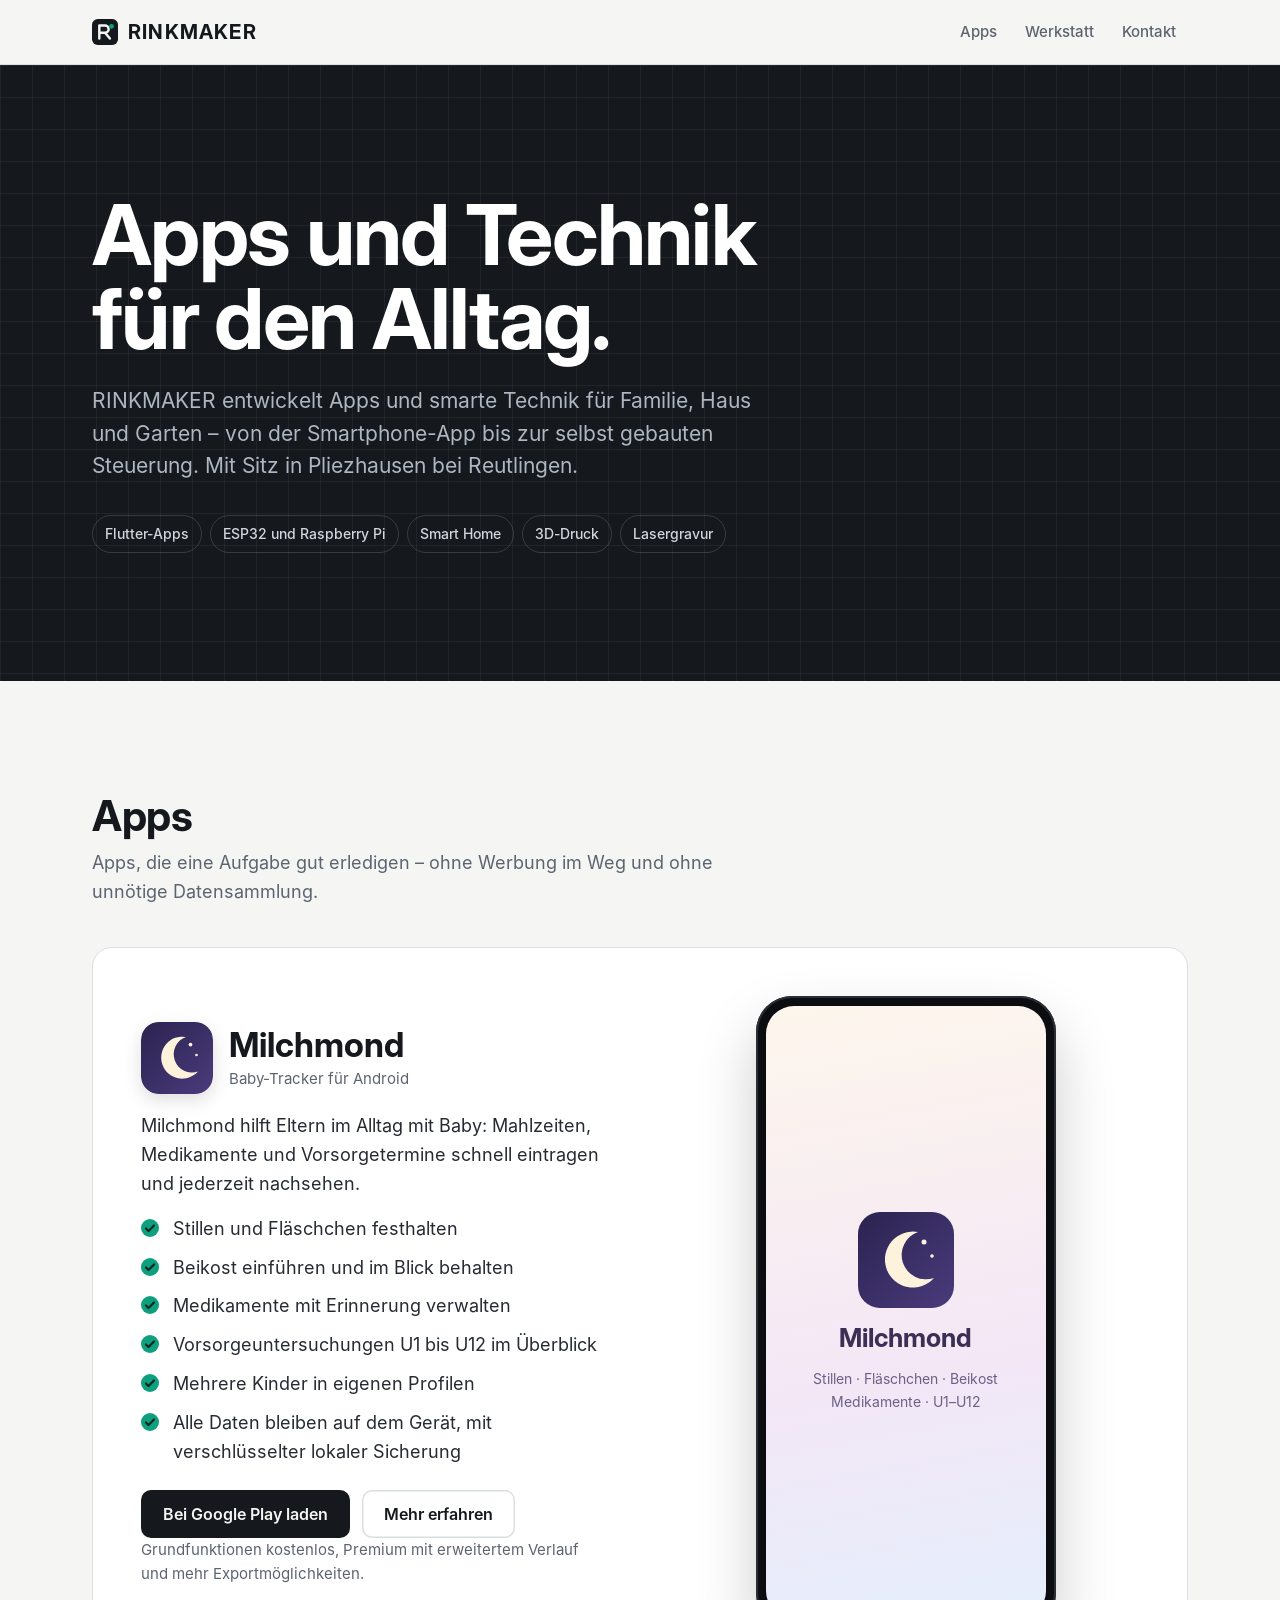
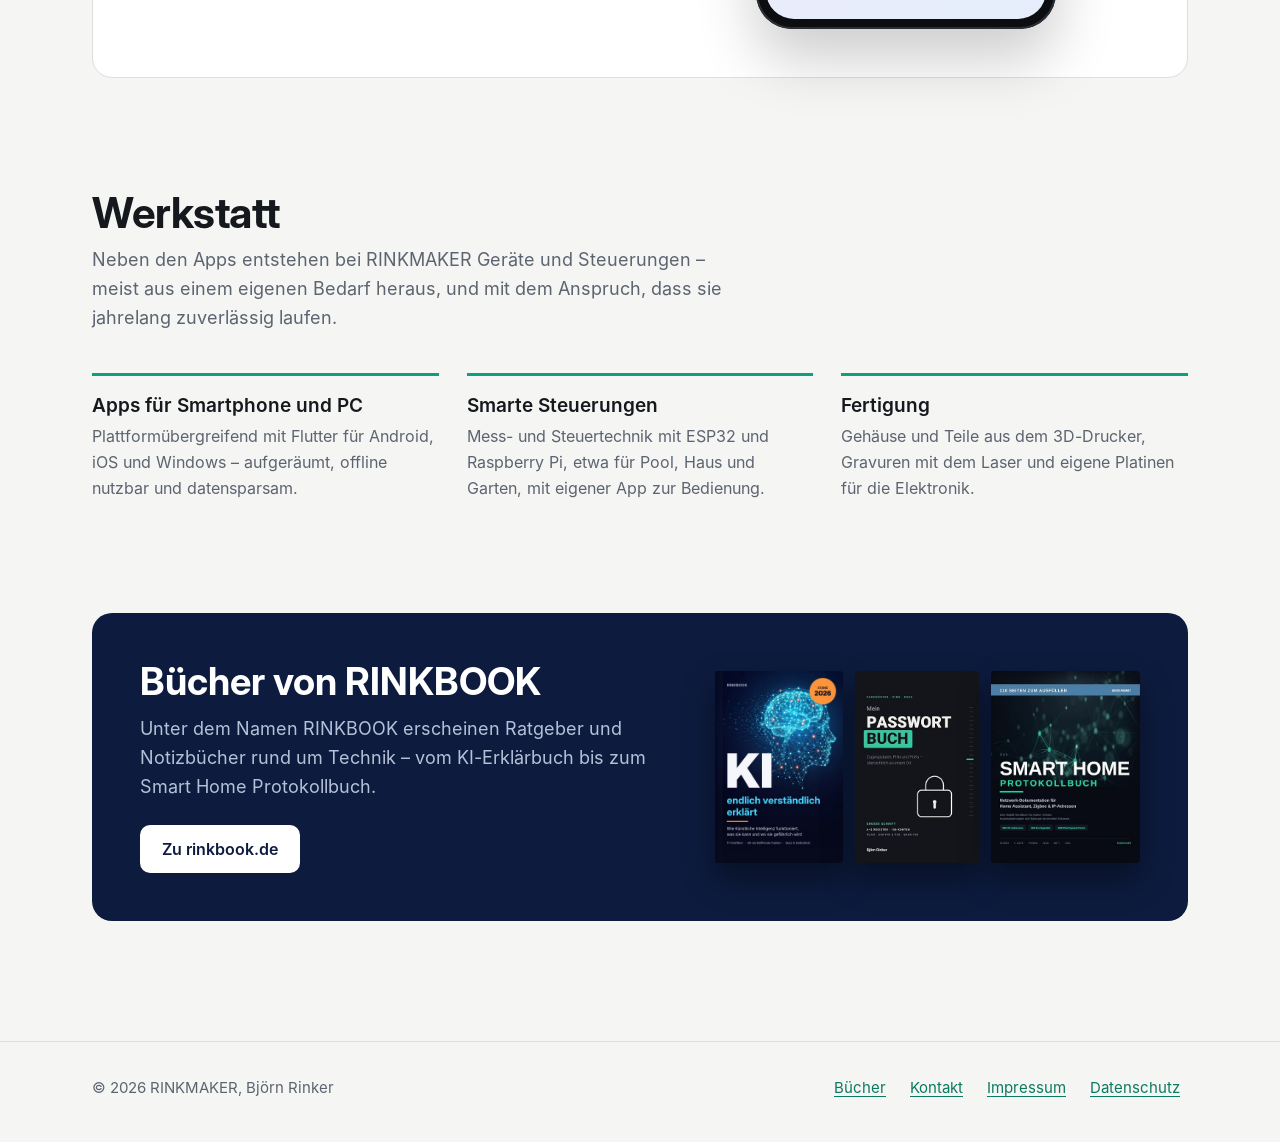
==== index.html @ 5fdfe716 "RINKMAKER Website: Start, Milchmond, App-Datenschutz, Impressum, Datenschutz Co-Authored-By: Claude " ====
<!doctype html>
<html lang="de">
<head>
<meta charset="utf-8">
<meta name="viewport" content="width=device-width,initial-scale=1">
<title>RINKMAKER – Apps und Technik für den Alltag</title>
<meta name="description" content="RINKMAKER aus Pliezhausen entwickelt Apps und smarte Technik für Familie, Haus und Garten – darunter den Baby-Tracker Milchmond.">
<meta name="robots" content="index,follow">
<link rel="canonical" href="https://rinkmaker.de/">
<meta name="theme-color" content="#15181d">
<link rel="icon" href="/favicon.svg" type="image/svg+xml">
<link rel="preload" href="/fonts/InterDisplay-Bold.woff" as="font" type="font/woff" crossorigin>
<link rel="stylesheet" href="/style.css">
</head>
<body>

<header class="site-head">
<div class="container">
<a class="wordmark" href="/" aria-label="RINKMAKER Startseite"><svg viewBox="0 0 32 32" aria-hidden="true"><rect width="32" height="32" rx="7" fill="currentColor"/><path d="M9 24V8h7a4.5 4.5 0 0 1 0 9H9m7 0l6 7" fill="none" stroke="var(--paper)" stroke-width="3" stroke-linecap="round" stroke-linejoin="round"/><circle cx="24" cy="9" r="3" fill="var(--accent)"/></svg>RINKMAKER</a>
<nav class="site-nav" aria-label="Hauptnavigation">
<a href="/#apps">Apps</a>
<a href="/#werkstatt">Werkstatt</a>
<a href="mailto:info@rinkmaker.de">Kontakt</a>
</nav>
</div>
</header>

<main>
<div class="hero">
<div class="container hero-inner">
<h1>Apps und Technik für den Alltag.</h1>
<p>RINKMAKER entwickelt Apps und smarte Technik für Familie, Haus und Garten – von der Smartphone-App bis zur selbst gebauten Steuerung. Mit Sitz in Pliezhausen bei Reutlingen.</p>
<ul class="tags" aria-label="Schwerpunkte">
<li>Flutter-Apps</li><li>ESP32 und Raspberry Pi</li><li>Smart Home</li><li>3D-Druck</li><li>Lasergravur</li>
</ul>
</div>
</div>

<section id="apps" class="container">
<h2 class="section-title">Apps</h2>
<p class="section-lead">Apps, die eine Aufgabe gut erledigen – ohne Werbung im Weg und ohne unnötige Datensammlung.</p>

<article class="app" id="milchmond">
<div>
<div class="app-head">
<img class="app-icon" src="/milchmond/icon.svg" width="72" height="72" alt="">
<div><h3>Milchmond</h3><p class="kind">Baby-Tracker für Android</p></div>
</div>
<p>Milchmond hilft Eltern im Alltag mit Baby: Mahlzeiten, Medikamente und Vorsorgetermine schnell eintragen und jederzeit nachsehen.</p>
<ul class="feature-list">
<li>Stillen und Fläschchen festhalten</li>
<li>Beikost einführen und im Blick behalten</li>
<li>Medikamente mit Erinnerung verwalten</li>
<li>Vorsorgeuntersuchungen U1 bis U12 im Überblick</li>
<li>Mehrere Kinder in eigenen Profilen</li>
<li>Alle Daten bleiben auf dem Gerät, mit verschlüsselter lokaler Sicherung</li>
</ul>
<div class="actions">
<a class="button" href="https://play.google.com/store/apps/details?id=de.rinkmaker.milchmond" rel="noopener">Bei Google Play laden</a>
<a class="button ghost" href="/milchmond/">Mehr erfahren</a>
</div>
<p class="note">Grundfunktionen kostenlos, Premium mit erweitertem Verlauf und mehr Exportmöglichkeiten.</p>
</div>
<div class="phone" aria-hidden="true"><div class="phone-screen"><img src="/milchmond/icon.svg" width="96" height="96" alt=""><strong>Milchmond</strong><span>Stillen · Fläschchen · Beikost<br>Medikamente · U1–U12</span></div></div>
</article>
</section>

<section id="werkstatt" class="container">
<h2 class="section-title">Werkstatt</h2>
<p class="section-lead">Neben den Apps entstehen bei RINKMAKER Geräte und Steuerungen – meist aus einem eigenen Bedarf heraus, und mit dem Anspruch, dass sie jahrelang zuverlässig laufen.</p>
<div class="areas">
<div class="area"><h3>Apps für Smartphone und PC</h3><p>Plattformübergreifend mit Flutter für Android, iOS und Windows – aufgeräumt, offline nutzbar und datensparsam.</p></div>
<div class="area"><h3>Smarte Steuerungen</h3><p>Mess- und Steuertechnik mit ESP32 und Raspberry Pi, etwa für Pool, Haus und Garten, mit eigener App zur Bedienung.</p></div>
<div class="area"><h3>Fertigung</h3><p>Gehäuse und Teile aus dem 3D-Drucker, Gravuren mit dem Laser und eigene Platinen für die Elektronik.</p></div>
</div>
</section>

<section id="buecher" class="container">
<div class="books-teaser">
<div>
<h2>Bücher von RINKBOOK</h2>
<p>Unter dem Namen RINKBOOK erscheinen Ratgeber und Notizbücher rund um Technik – vom KI-Erklärbuch bis zum Smart Home Protokollbuch.</p>
<a class="button light" href="https://rinkbook.de">Zu rinkbook.de</a>
</div>
<div class="covers" aria-hidden="true">
<a href="https://rinkbook.de/#ki" style="--r:.667" tabindex="-1"><img src="/img/ki-cover.jpg" width="600" height="900" alt="" loading="lazy"></a>
<a href="https://rinkbook.de/#passwort" style="--r:.648" tabindex="-1"><img src="/img/passwort-cover.jpg" width="338" height="522" alt="" loading="lazy"></a>
<a href="https://rinkbook.de/#smarthome" style="--r:.774" tabindex="-1"><img src="/img/smarthome-cover.jpg" width="404" height="522" alt="" loading="lazy"></a>
</div>
</div>
</section>
</main>

<footer class="site-foot">
<div class="container">
<span>© 2026 RINKMAKER, Björn Rinker</span>
<nav aria-label="Rechtliches"><a href="https://rinkbook.de">Bücher</a><a href="mailto:info@rinkmaker.de">Kontakt</a><a href="/impressum">Impressum</a><a href="/datenschutzerklaerung">Datenschutz</a></nav>
</div>
</footer>
</body>
</html>
---- style.css ----
/* RINKMAKER – Inter Display für Überschriften, Inter für Text */
@font-face{font-family:"Inter";src:url(/fonts/Inter-Regular.woff) format("woff");font-weight:400;font-display:swap}
@font-face{font-family:"Inter";src:url(/fonts/Inter-Medium.woff) format("woff");font-weight:500;font-display:swap}
@font-face{font-family:"Inter";src:url(/fonts/Inter-SemiBold.woff) format("woff");font-weight:600;font-display:swap}
@font-face{font-family:"Inter Display";src:url(/fonts/InterDisplay-Bold.woff) format("woff");font-weight:700;font-display:swap}

:root{
  --paper:#f5f6f4; --surface:#ffffff; --ink:#15181d; --text:#262b33; --slate:#5c6470;
  --line:#dadfe0; --accent:#0e9f7e; --accent-ink:#0b7a61; --graphite:#15181d;
  --display:"Inter Display","Inter",system-ui,-apple-system,"Segoe UI",Roboto,Arial,sans-serif;
  --sans:"Inter",system-ui,-apple-system,"Segoe UI",Roboto,Arial,sans-serif;
  --gutter:clamp(16px,4vw,32px); --max:1160px; --head-h:64px;
  color-scheme:light;
}
@media (prefers-color-scheme:dark){:root{
  --paper:#0f1216; --surface:#171b21; --ink:#f1f3f2; --text:#d6dbe0; --slate:#9aa3ad;
  --line:#272d35; --accent:#34d3a8; --accent-ink:#34d3a8; --graphite:#0a0c0f; color-scheme:dark}}

*,*::before,*::after{box-sizing:border-box}
html{-webkit-text-size-adjust:100%;scroll-behavior:smooth;scroll-padding-top:calc(var(--head-h) + 16px)}
@media (prefers-reduced-motion:reduce){html{scroll-behavior:auto}*{transition:none!important}}
body{margin:0;background:var(--paper);color:var(--text);font:400 clamp(16px,.35vw + 15px,18px)/1.6 var(--sans);-webkit-font-smoothing:antialiased}
a{color:var(--accent-ink);text-underline-offset:.18em;text-decoration-thickness:1px}
@media (hover:hover){a:hover{text-decoration-thickness:2px}}
:focus-visible{outline:3px solid var(--accent);outline-offset:3px;border-radius:4px}
img{max-width:100%;height:auto;display:block}
.container{width:100%;max-width:var(--max);margin-inline:auto;padding-inline:var(--gutter)}

/* Kopfzeile */
.site-head{position:sticky;top:0;z-index:5;background:color-mix(in srgb,var(--paper) 84%,transparent);backdrop-filter:saturate(1.4) blur(12px);-webkit-backdrop-filter:saturate(1.4) blur(12px);border-bottom:1px solid var(--line)}
.site-head .container{display:flex;align-items:center;justify-content:space-between;gap:12px;height:var(--head-h)}
.wordmark{display:inline-flex;align-items:center;gap:10px;font:700 20px/1 var(--display);letter-spacing:.06em;color:var(--ink);text-decoration:none;white-space:nowrap}
.wordmark svg{width:26px;height:26px;flex:none}
.site-nav{display:flex;gap:4px;font-size:15px;font-weight:500}
.site-nav a{color:var(--slate);text-decoration:none;padding:10px 12px;border-radius:8px;min-height:44px;display:inline-flex;align-items:center}
@media (hover:hover){.site-nav a:hover{color:var(--ink);background:color-mix(in srgb,var(--ink) 7%,transparent)}}

/* Einstieg: Werkstatt-Raster */
.hero{background-color:var(--graphite);background-image:linear-gradient(#ffffff0d 1px,transparent 1px),linear-gradient(90deg,#ffffff0d 1px,transparent 1px);background-size:32px 32px;color:#e9edf0;position:relative}
.hero-inner{padding-block:clamp(56px,10vw,128px)}
.hero h1{font:700 clamp(40px,7vw,84px)/1 var(--display);letter-spacing:-.02em;margin:0;max-width:15ch;color:#fff;text-wrap:balance}
.hero p{font-size:clamp(18px,1.7vw,21px);line-height:1.55;color:#aeb7c1;max-width:52ch;margin:24px 0 32px}
.tags{display:flex;flex-wrap:wrap;gap:8px;margin:0;padding:0;list-style:none}
.tags li{font-size:14px;font-weight:500;color:#cfd6dd;padding:7px 12px;border:1px solid #ffffff26;border-radius:999px}

/* Knöpfe */
.actions{display:flex;flex-wrap:wrap;gap:12px}
.button{display:inline-flex;align-items:center;justify-content:center;gap:10px;min-height:48px;padding:0 22px;border-radius:10px;font:600 16px/1 var(--sans);text-decoration:none;background:var(--ink);color:var(--paper);transition:background-color .2s,color .2s}
@media (hover:hover){.button:hover{background:var(--accent-ink);color:#fff}}
.button.accent{background:var(--accent);color:#06261e}
@media (hover:hover){.button.accent:hover{background:#fff;color:#06261e}}
.button.ghost{background:transparent;color:var(--ink);box-shadow:inset 0 0 0 1.5px var(--line)}
@media (hover:hover){.button.ghost:hover{box-shadow:inset 0 0 0 1.5px var(--ink);background:transparent;color:var(--ink)}}

/* Abschnitte */
section.container{padding-top:clamp(64px,9vw,112px)}
.section-title{font:700 clamp(28px,3.6vw,42px)/1.1 var(--display);letter-spacing:-.01em;color:var(--ink);margin:0 0 10px}
.section-lead{color:var(--slate);margin:0 0 clamp(24px,4vw,40px);max-width:60ch}

/* App-Vorstellung */
.app{display:grid;grid-template-columns:minmax(0,1fr) minmax(0,1fr);gap:clamp(28px,5vw,72px);align-items:center;background:var(--surface);border:1px solid var(--line);border-radius:20px;padding:clamp(24px,4vw,48px)}
.app-head{display:flex;align-items:center;gap:16px;margin-bottom:18px}
.app-icon{width:72px;height:72px;border-radius:18px;flex:none;box-shadow:0 6px 18px #0002}
.app h3{font:700 clamp(26px,3vw,34px)/1.1 var(--display);color:var(--ink);margin:0}
.app .kind{font-size:15px;color:var(--slate);margin:4px 0 0}
.app p{margin:0 0 16px;max-width:58ch}
.feature-list{list-style:none;margin:0 0 24px;padding:0;display:grid;gap:10px}
.feature-list li{display:grid;grid-template-columns:22px 1fr;gap:10px;align-items:start}
.feature-list li::before{content:"";width:18px;height:18px;margin-top:4px;border-radius:50%;background:var(--accent) url("data:image/svg+xml,%3Csvg xmlns='http://www.w3.org/2000/svg' viewBox='0 0 18 18'%3E%3Cpath d='M5 9.5l2.5 2.5L13 6.5' fill='none' stroke='%2306261e' stroke-width='2.2' stroke-linecap='round' stroke-linejoin='round'/%3E%3C/svg%3E") center/18px no-repeat}
.note{font-size:15px;color:var(--slate)}
.phone{justify-self:center;width:min(300px,100%);aspect-ratio:9/19;border-radius:36px;background:#0b0d10;padding:10px;box-shadow:0 30px 60px #0003,inset 0 0 0 2px #2a2f36}
.phone-screen{width:100%;height:100%;border-radius:28px;background:linear-gradient(170deg,#fdf6ec,#f3e7f6 60%,#e5eefc);display:flex;flex-direction:column;align-items:center;justify-content:center;gap:16px;color:#4b3f63;text-align:center;padding:24px;overflow:hidden}
.phone-screen strong{font:700 26px/1.1 var(--display);color:#3b2f55}
.phone-screen span{font-size:14px;color:#6c6086}

/* Werkstatt / Projekte */
.areas{display:grid;grid-template-columns:repeat(3,minmax(0,1fr));gap:clamp(16px,2.5vw,28px)}
.area{border-top:3px solid var(--accent);padding-top:18px}
.area h3{font:600 19px/1.3 var(--sans);color:var(--ink);margin:0 0 6px}
.area p{margin:0;color:var(--slate);font-size:16px}

/* Bücher-Verweis */
.books-teaser{display:grid;grid-template-columns:minmax(0,1.2fr) minmax(0,1fr);gap:clamp(24px,5vw,64px);align-items:center;background:#0d1b3e;color:#dfe6f3;border-radius:20px;padding:clamp(24px,4vw,48px);overflow:hidden}
.books-teaser h2{font:700 clamp(26px,3.2vw,38px)/1.1 var(--display);color:#fff;margin:0 0 12px}
.books-teaser p{color:#b6c1d8;margin:0 0 24px;max-width:48ch}
.covers{display:flex;align-items:flex-end;gap:12px}
.covers a{flex:var(--r) 1 0;min-width:0}
.covers img{width:100%;border-radius:2px 4px 4px 2px;box-shadow:0 16px 32px #0006}
.button.light{background:#fff;color:#0d1b3e}
@media (hover:hover){.button.light:hover{background:#40d6ff;color:#0d1b3e}}

/* Fuß */
.site-foot{margin-top:clamp(72px,10vw,120px);border-top:1px solid var(--line);padding:24px 0 calc(32px + env(safe-area-inset-bottom));font-size:15px;color:var(--slate)}
.site-foot .container{display:flex;flex-wrap:wrap;justify-content:space-between;align-items:center;gap:8px 32px}
.site-foot nav{display:flex;flex-wrap:wrap;gap:8px}
.site-foot nav a{padding:10px 8px;min-height:44px;display:inline-flex;align-items:center}

/* Rechtstexte und Unterseiten */
.legal{padding-top:clamp(40px,6vw,64px)}
.legal h1{font:700 clamp(32px,5vw,46px)/1.1 var(--display);color:var(--ink);margin:0 0 6px;letter-spacing:-.01em}
.legal h2{font:600 19px/1.35 var(--sans);color:var(--ink);margin:36px 0 8px}
.legal p,.legal li{max-width:68ch}
.legal ul{padding-left:1.2em}
.crumb{font-size:15px;margin:0 0 18px}

@media (max-width:900px){
  .app,.books-teaser{grid-template-columns:1fr}
  .phone{width:min(240px,70%)}
  .areas{grid-template-columns:1fr}
}
@media (max-width:640px){
  :root{--head-h:58px}
  .wordmark{font-size:18px}
  .site-nav{font-size:14px;gap:0}
  .site-nav a{padding:10px 8px}
  .app .actions .button{flex:1 1 100%}
}
@media (max-width:400px){.site-nav a[href^="mailto"]{display:none}}
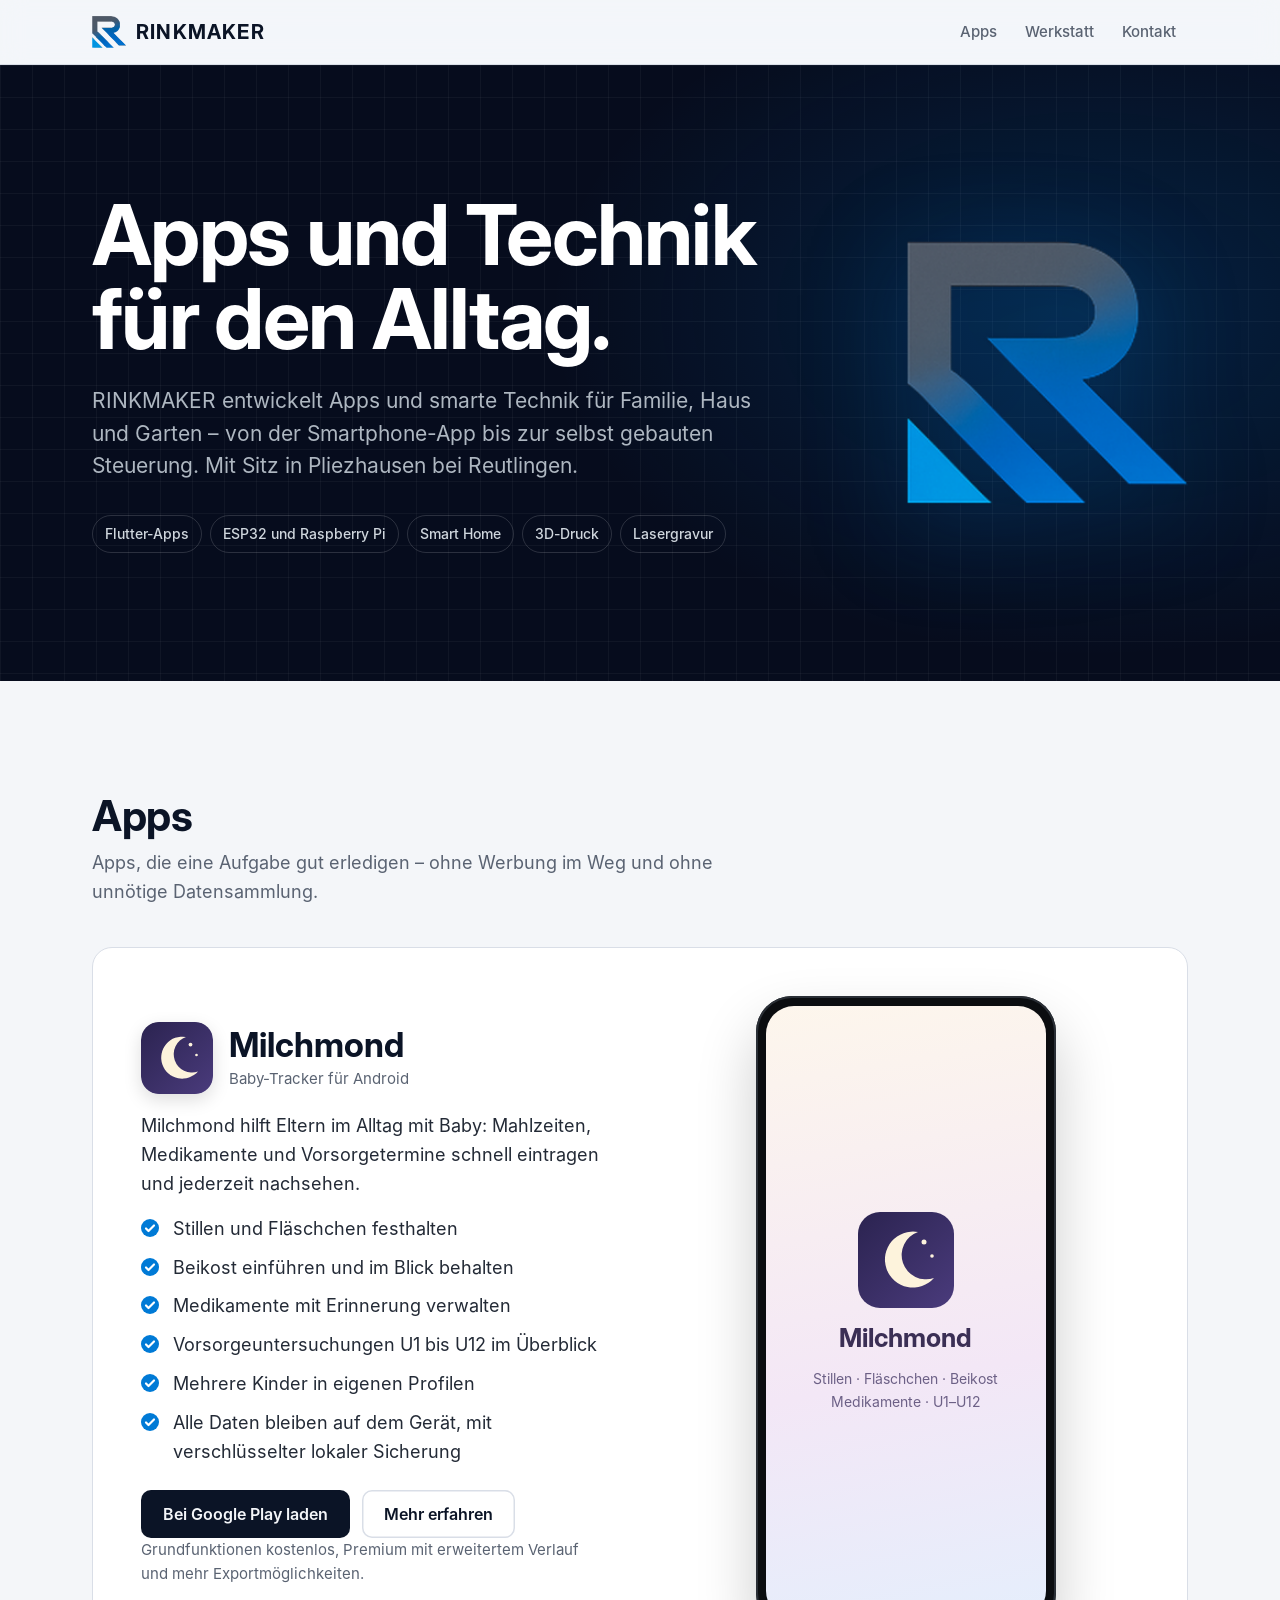
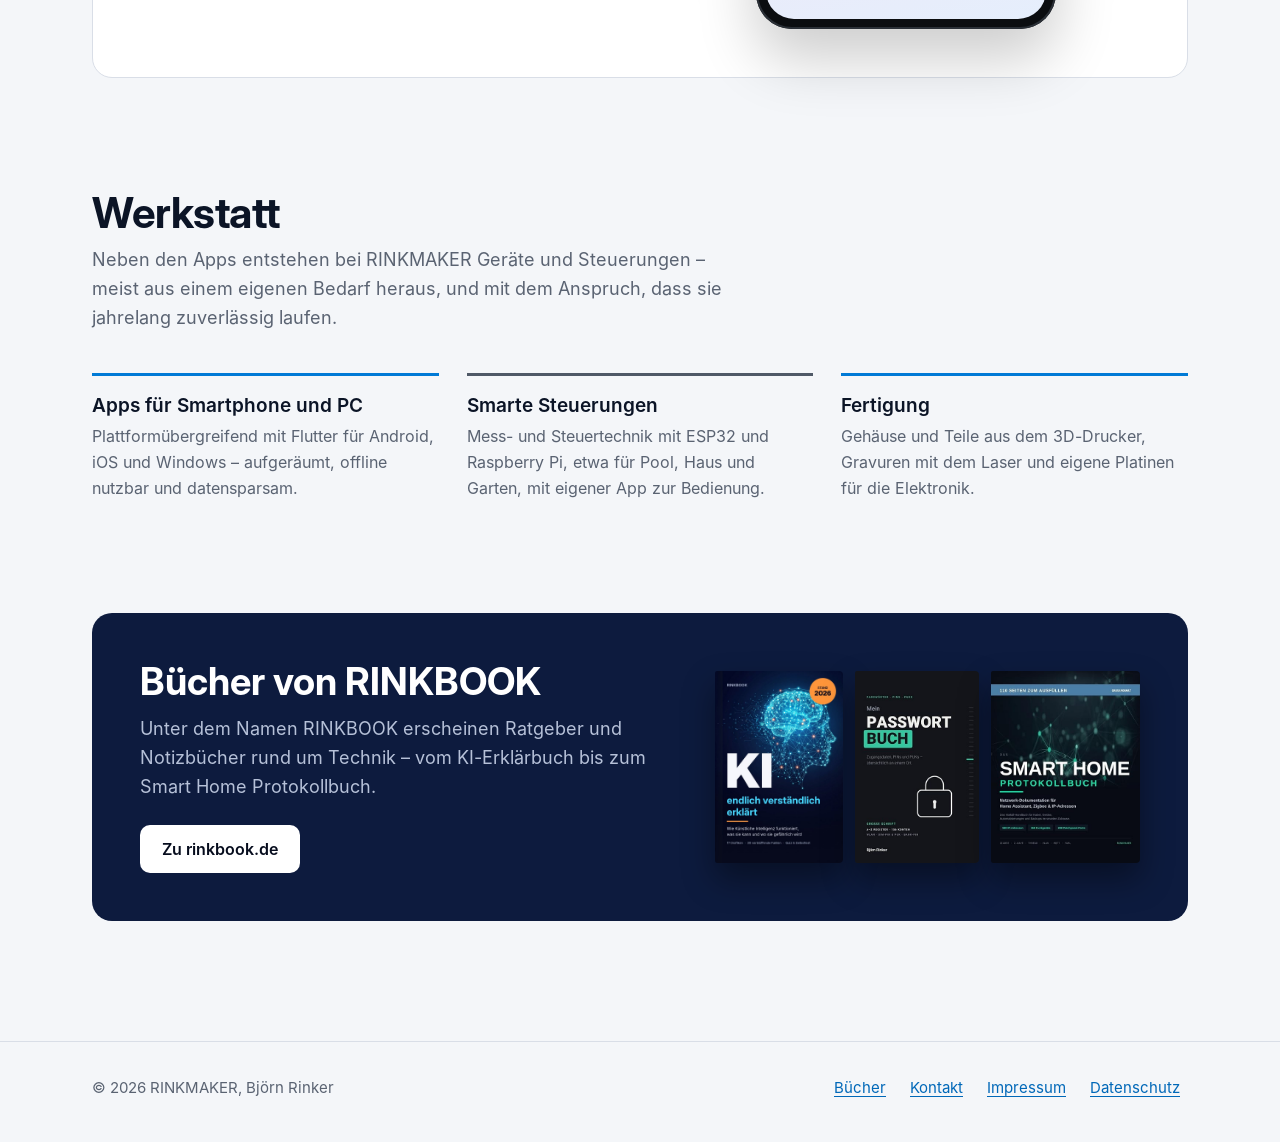
==== commit 06ecbf13: "RINKMAKER-Logo und Markenfarben (Navy, Blau, Stahlgrau) Co-Authored-By: Claude Opus 5.5 <noreply@ant" ====
--- a/index.html
+++ b/index.html
@@ -6,9 +6,11 @@
 <title>RINKMAKER – Apps und Technik für den Alltag</title>
 <meta name="description" content="RINKMAKER aus Pliezhausen entwickelt Apps und smarte Technik für Familie, Haus und Garten – darunter den Baby-Tracker Milchmond.">
 <meta name="robots" content="index,follow">
+<meta property="og:image" content="https://rinkmaker.de/logo-full.png">
 <link rel="canonical" href="https://rinkmaker.de/">
-<meta name="theme-color" content="#15181d">
-<link rel="icon" href="/favicon.svg" type="image/svg+xml">
+<meta name="theme-color" content="#060c1d">
+<link rel="icon" href="/favicon.png" type="image/png">
+<link rel="apple-touch-icon" href="/apple-touch-icon.png">
 <link rel="preload" href="/fonts/InterDisplay-Bold.woff" as="font" type="font/woff" crossorigin>
 <link rel="stylesheet" href="/style.css">
 </head>
@@ -16,7 +18,7 @@
 
 <header class="site-head">
 <div class="container">
-<a class="wordmark" href="/" aria-label="RINKMAKER Startseite"><svg viewBox="0 0 32 32" aria-hidden="true"><rect width="32" height="32" rx="7" fill="currentColor"/><path d="M9 24V8h7a4.5 4.5 0 0 1 0 9H9m7 0l6 7" fill="none" stroke="var(--paper)" stroke-width="3" stroke-linecap="round" stroke-linejoin="round"/><circle cx="24" cy="9" r="3" fill="var(--accent)"/></svg>RINKMAKER</a>
+<a class="wordmark" href="/" aria-label="RINKMAKER Startseite"><img src="/logo-mark.png" width="34" height="34" alt="">RINKMAKER</a>
 <nav class="site-nav" aria-label="Hauptnavigation">
 <a href="/#apps">Apps</a>
 <a href="/#werkstatt">Werkstatt</a>
@@ -28,11 +30,14 @@
 <main>
 <div class="hero">
 <div class="container hero-inner">
+<img class="hero-mark" src="/logo-mark.png" width="256" height="256" alt="">
+<div class="hero-text">
 <h1>Apps und Technik für den Alltag.</h1>
 <p>RINKMAKER entwickelt Apps und smarte Technik für Familie, Haus und Garten – von der Smartphone-App bis zur selbst gebauten Steuerung. Mit Sitz in Pliezhausen bei Reutlingen.</p>
 <ul class="tags" aria-label="Schwerpunkte">
 <li>Flutter-Apps</li><li>ESP32 und Raspberry Pi</li><li>Smart Home</li><li>3D-Druck</li><li>Lasergravur</li>
 </ul>
+</div>
 </div>
 </div>
 
--- a/style.css
+++ b/style.css
@@ -5,16 +5,16 @@
 @font-face{font-family:"Inter Display";src:url(/fonts/InterDisplay-Bold.woff) format("woff");font-weight:700;font-display:swap}
 
 :root{
-  --paper:#f5f6f4; --surface:#ffffff; --ink:#15181d; --text:#262b33; --slate:#5c6470;
-  --line:#dadfe0; --accent:#0e9f7e; --accent-ink:#0b7a61; --graphite:#15181d;
+  --paper:#f4f6f9; --surface:#ffffff; --ink:#0b1426; --text:#232a36; --slate:#5a6372;
+  --line:#d9dee7; --accent:#007ad6; --accent-ink:#0068b8; --graphite:#060c1d; --steel:#4f5967;
   --display:"Inter Display","Inter",system-ui,-apple-system,"Segoe UI",Roboto,Arial,sans-serif;
   --sans:"Inter",system-ui,-apple-system,"Segoe UI",Roboto,Arial,sans-serif;
   --gutter:clamp(16px,4vw,32px); --max:1160px; --head-h:64px;
   color-scheme:light;
 }
 @media (prefers-color-scheme:dark){:root{
-  --paper:#0f1216; --surface:#171b21; --ink:#f1f3f2; --text:#d6dbe0; --slate:#9aa3ad;
-  --line:#272d35; --accent:#34d3a8; --accent-ink:#34d3a8; --graphite:#0a0c0f; color-scheme:dark}}
+  --paper:#070d1d; --surface:#0e1729; --ink:#eef2f8; --text:#d3dae6; --slate:#95a0b2;
+  --line:#1d2840; --accent:#3d9df0; --accent-ink:#5aaef5; --graphite:#040815; color-scheme:dark}}
 
 *,*::before,*::after{box-sizing:border-box}
 html{-webkit-text-size-adjust:100%;scroll-behavior:smooth;scroll-padding-top:calc(var(--head-h) + 16px)}
@@ -30,14 +30,17 @@
 .site-head{position:sticky;top:0;z-index:5;background:color-mix(in srgb,var(--paper) 84%,transparent);backdrop-filter:saturate(1.4) blur(12px);-webkit-backdrop-filter:saturate(1.4) blur(12px);border-bottom:1px solid var(--line)}
 .site-head .container{display:flex;align-items:center;justify-content:space-between;gap:12px;height:var(--head-h)}
 .wordmark{display:inline-flex;align-items:center;gap:10px;font:700 20px/1 var(--display);letter-spacing:.06em;color:var(--ink);text-decoration:none;white-space:nowrap}
-.wordmark svg{width:26px;height:26px;flex:none}
+.wordmark img{width:34px;height:34px;flex:none}
+.wordmark{color:var(--ink)}
 .site-nav{display:flex;gap:4px;font-size:15px;font-weight:500}
 .site-nav a{color:var(--slate);text-decoration:none;padding:10px 12px;border-radius:8px;min-height:44px;display:inline-flex;align-items:center}
 @media (hover:hover){.site-nav a:hover{color:var(--ink);background:color-mix(in srgb,var(--ink) 7%,transparent)}}
 
 /* Einstieg: Werkstatt-Raster */
-.hero{background-color:var(--graphite);background-image:linear-gradient(#ffffff0d 1px,transparent 1px),linear-gradient(90deg,#ffffff0d 1px,transparent 1px);background-size:32px 32px;color:#e9edf0;position:relative}
-.hero-inner{padding-block:clamp(56px,10vw,128px)}
+.hero{background-color:var(--graphite);background-image:radial-gradient(60% 80% at 85% 40%,#007ad633,transparent 70%),linear-gradient(#ffffff0a 1px,transparent 1px),linear-gradient(90deg,#ffffff0a 1px,transparent 1px);background-size:auto,32px 32px,32px 32px;color:#e9edf0;position:relative}
+.hero-inner{padding-block:clamp(56px,10vw,128px);display:grid;grid-template-columns:minmax(0,1fr) auto;gap:clamp(24px,5vw,72px);align-items:center}
+.hero-text{order:-1}
+.hero-mark{width:clamp(160px,22vw,300px);height:auto;filter:drop-shadow(0 20px 50px #007ad640)}
 .hero h1{font:700 clamp(40px,7vw,84px)/1 var(--display);letter-spacing:-.02em;margin:0;max-width:15ch;color:#fff;text-wrap:balance}
 .hero p{font-size:clamp(18px,1.7vw,21px);line-height:1.55;color:#aeb7c1;max-width:52ch;margin:24px 0 32px}
 .tags{display:flex;flex-wrap:wrap;gap:8px;margin:0;padding:0;list-style:none}
@@ -47,8 +50,8 @@
 .actions{display:flex;flex-wrap:wrap;gap:12px}
 .button{display:inline-flex;align-items:center;justify-content:center;gap:10px;min-height:48px;padding:0 22px;border-radius:10px;font:600 16px/1 var(--sans);text-decoration:none;background:var(--ink);color:var(--paper);transition:background-color .2s,color .2s}
 @media (hover:hover){.button:hover{background:var(--accent-ink);color:#fff}}
-.button.accent{background:var(--accent);color:#06261e}
-@media (hover:hover){.button.accent:hover{background:#fff;color:#06261e}}
+.button.accent{background:var(--accent);color:#fff}
+@media (hover:hover){.button.accent:hover{background:#fff;color:#060c1d}}
 .button.ghost{background:transparent;color:var(--ink);box-shadow:inset 0 0 0 1.5px var(--line)}
 @media (hover:hover){.button.ghost:hover{box-shadow:inset 0 0 0 1.5px var(--ink);background:transparent;color:var(--ink)}}
 
@@ -66,7 +69,7 @@
 .app p{margin:0 0 16px;max-width:58ch}
 .feature-list{list-style:none;margin:0 0 24px;padding:0;display:grid;gap:10px}
 .feature-list li{display:grid;grid-template-columns:22px 1fr;gap:10px;align-items:start}
-.feature-list li::before{content:"";width:18px;height:18px;margin-top:4px;border-radius:50%;background:var(--accent) url("data:image/svg+xml,%3Csvg xmlns='http://www.w3.org/2000/svg' viewBox='0 0 18 18'%3E%3Cpath d='M5 9.5l2.5 2.5L13 6.5' fill='none' stroke='%2306261e' stroke-width='2.2' stroke-linecap='round' stroke-linejoin='round'/%3E%3C/svg%3E") center/18px no-repeat}
+.feature-list li::before{content:"";width:18px;height:18px;margin-top:4px;border-radius:50%;background:var(--accent) url("data:image/svg+xml,%3Csvg xmlns='http://www.w3.org/2000/svg' viewBox='0 0 18 18'%3E%3Cpath d='M5 9.5l2.5 2.5L13 6.5' fill='none' stroke='%23ffffff' stroke-width='2.2' stroke-linecap='round' stroke-linejoin='round'/%3E%3C/svg%3E") center/18px no-repeat}
 .note{font-size:15px;color:var(--slate)}
 .phone{justify-self:center;width:min(300px,100%);aspect-ratio:9/19;border-radius:36px;background:#0b0d10;padding:10px;box-shadow:0 30px 60px #0003,inset 0 0 0 2px #2a2f36}
 .phone-screen{width:100%;height:100%;border-radius:28px;background:linear-gradient(170deg,#fdf6ec,#f3e7f6 60%,#e5eefc);display:flex;flex-direction:column;align-items:center;justify-content:center;gap:16px;color:#4b3f63;text-align:center;padding:24px;overflow:hidden}
@@ -76,6 +79,7 @@
 /* Werkstatt / Projekte */
 .areas{display:grid;grid-template-columns:repeat(3,minmax(0,1fr));gap:clamp(16px,2.5vw,28px)}
 .area{border-top:3px solid var(--accent);padding-top:18px}
+.area:nth-child(2){border-top-color:var(--steel)}
 .area h3{font:600 19px/1.3 var(--sans);color:var(--ink);margin:0 0 6px}
 .area p{margin:0;color:var(--slate);font-size:16px}
 
@@ -86,7 +90,7 @@
 .covers{display:flex;align-items:flex-end;gap:12px}
 .covers a{flex:var(--r) 1 0;min-width:0}
 .covers img{width:100%;border-radius:2px 4px 4px 2px;box-shadow:0 16px 32px #0006}
-.button.light{background:#fff;color:#0d1b3e}
+.button.light{background:#fff;color:#060c1d}
 @media (hover:hover){.button.light:hover{background:#40d6ff;color:#0d1b3e}}
 
 /* Fuß */
@@ -104,6 +108,9 @@
 .crumb{font-size:15px;margin:0 0 18px}
 
 @media (max-width:900px){
+  .hero-inner{grid-template-columns:1fr}
+  .hero-mark{width:120px}
+  .hero-text{order:0}
   .app,.books-teaser{grid-template-columns:1fr}
   .phone{width:min(240px,70%)}
   .areas{grid-template-columns:1fr}
